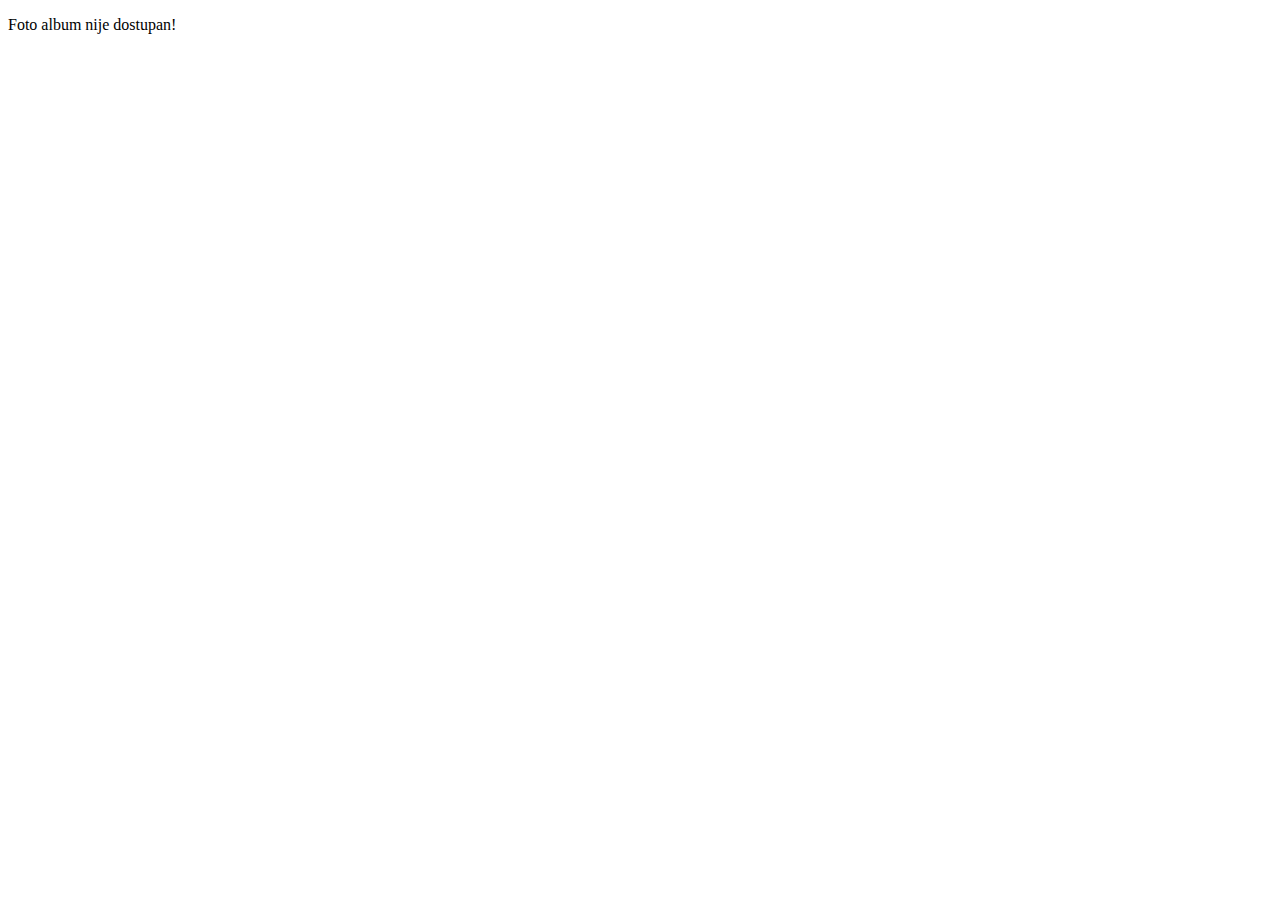
==== photoAlbum.html @ 23663920 "first commit" ====
<!DOCTYPE html>
<html lang="">
  <head>
    <meta charset="utf-8">
    <title></title>
  </head>
  <body>
    <header></header>
    <main><p>Foto album nije dostupan!</p></main>
    <footer></footer>
  </body>
</html>
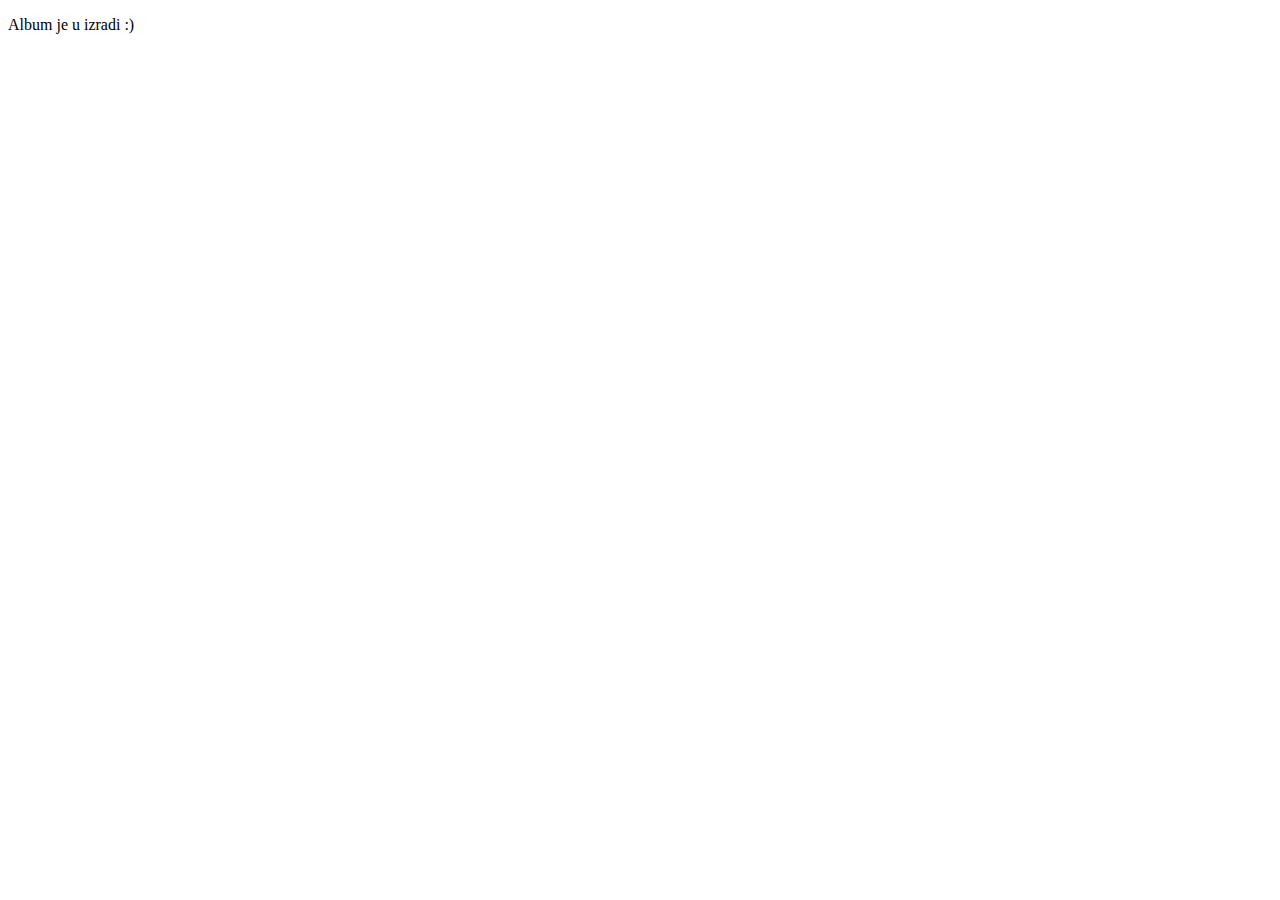
==== commit 7055c7b4: "slike" ====
--- a/photoAlbum.html
+++ b/photoAlbum.html
@@ -6,7 +6,7 @@
   </head>
   <body>
     <header></header>
-    <main><p>Foto album nije dostupan!</p></main>
+    <main><p>Album je u izradi :)</p></main>
     <footer></footer>
   </body>
 </html>
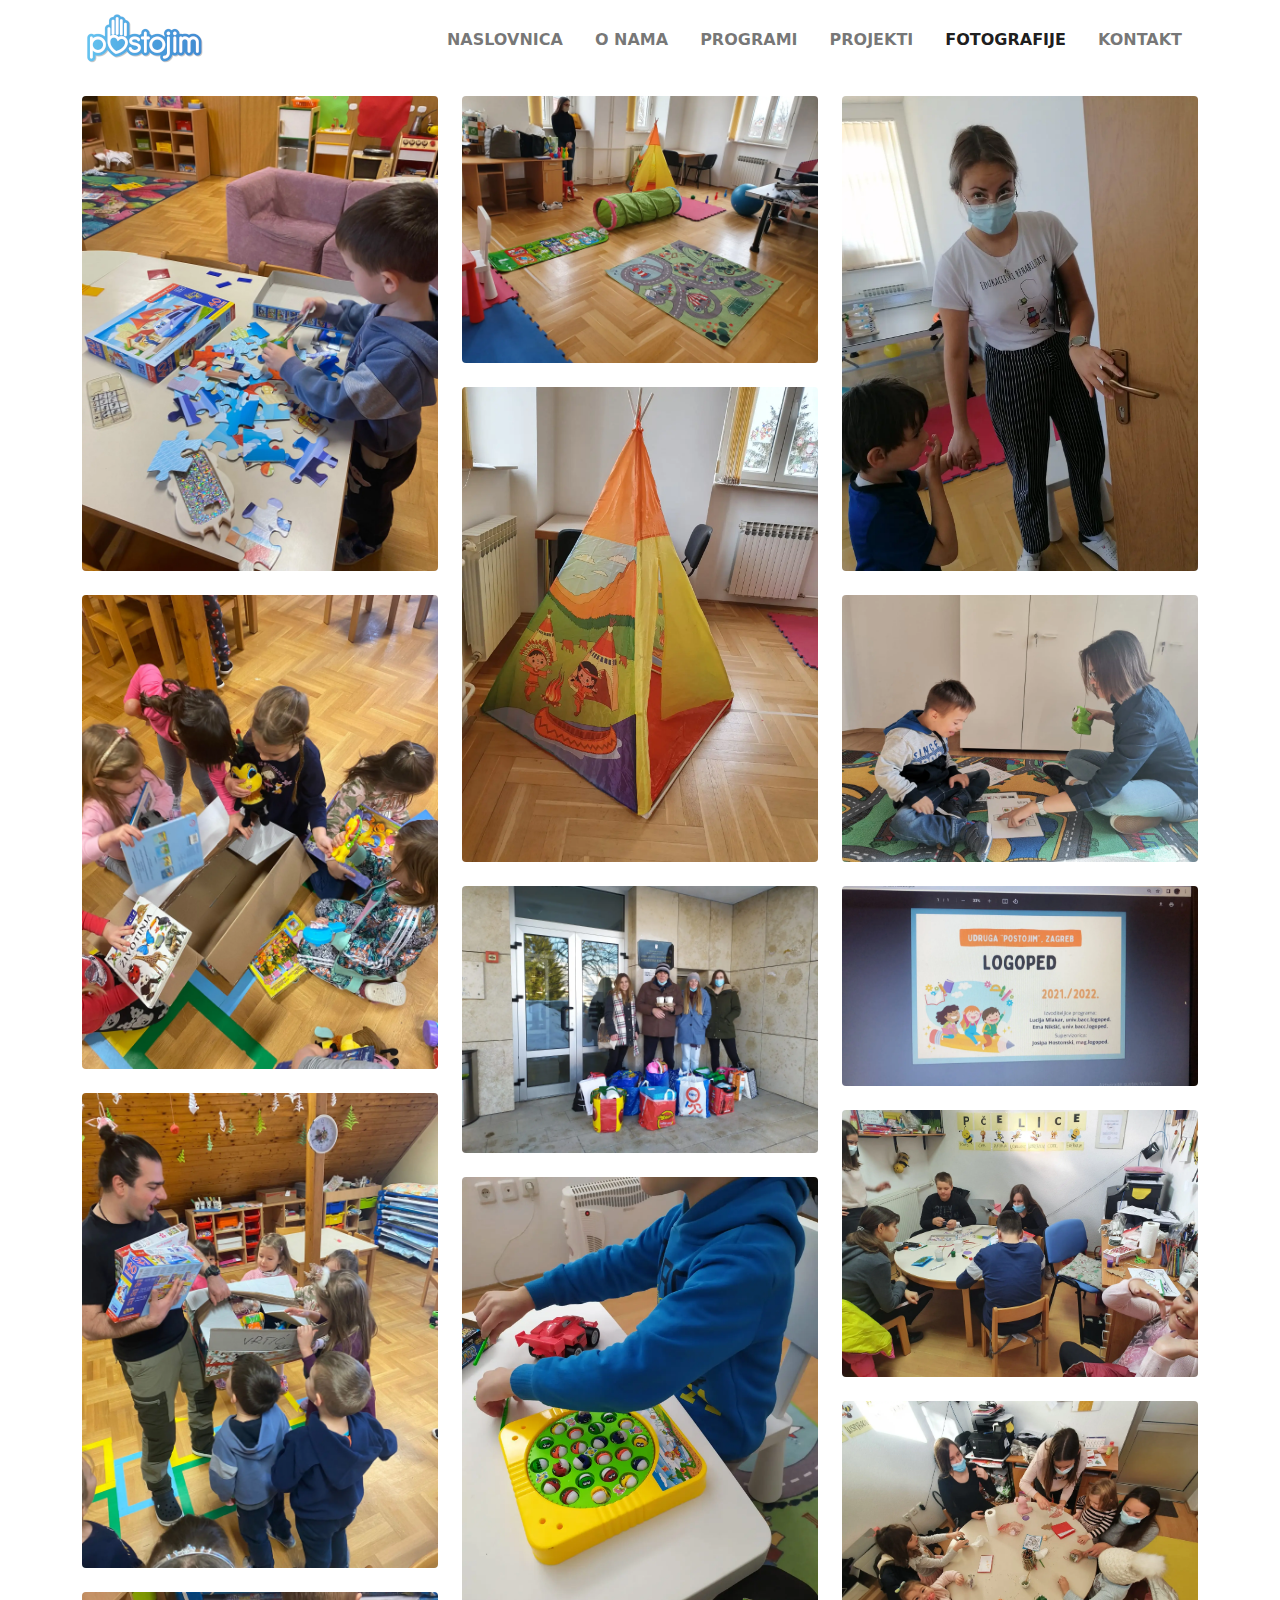
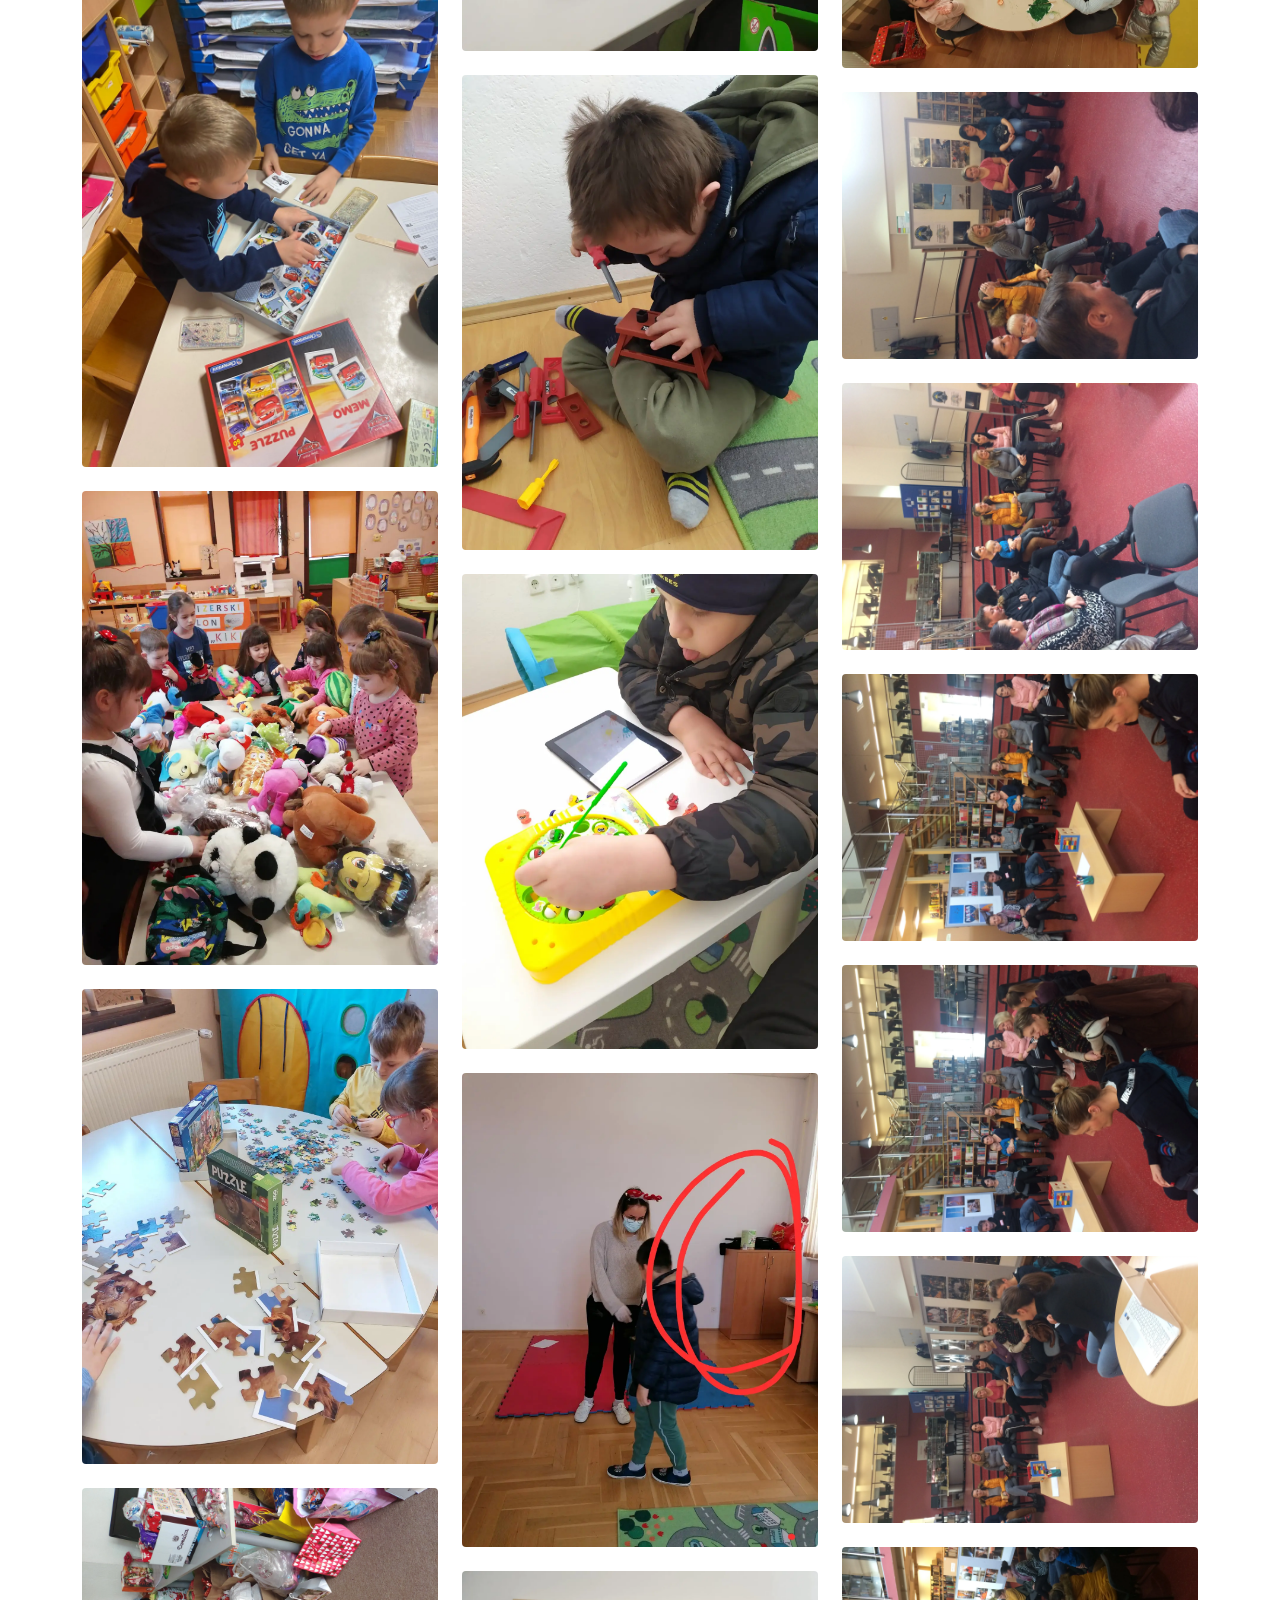
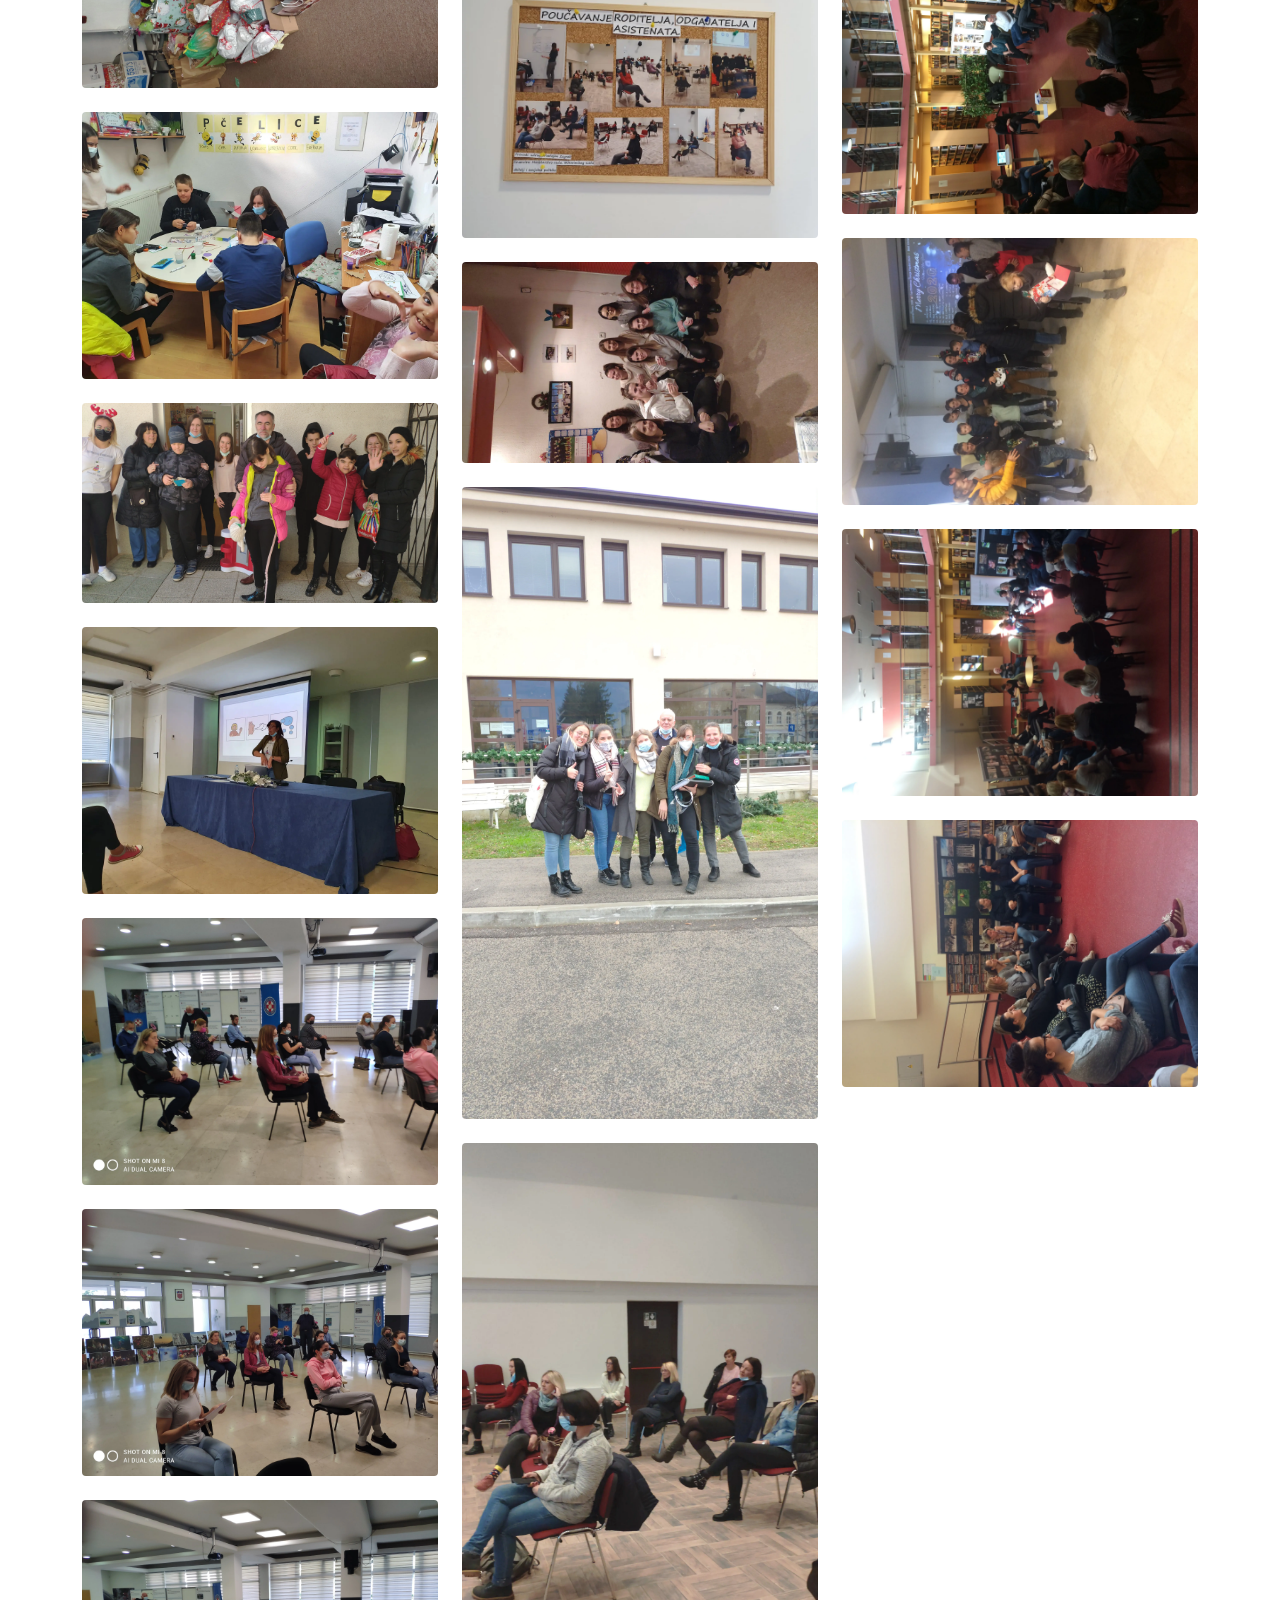
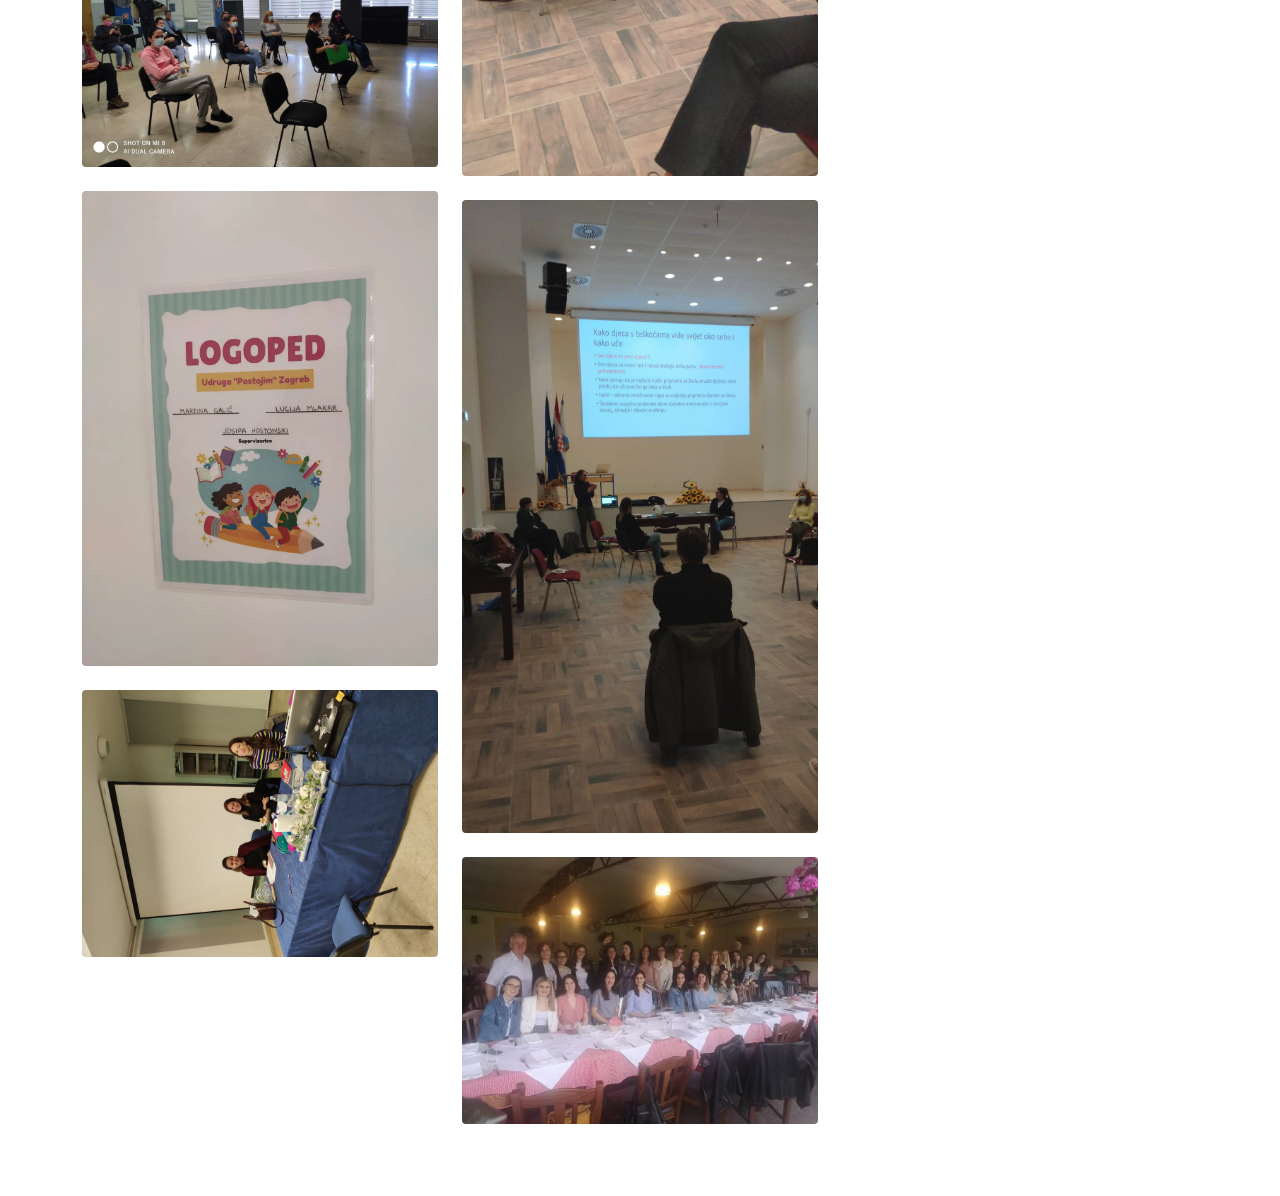
==== commit b09bb3af: "photo album" ====
--- a/photoAlbum.html
+++ b/photoAlbum.html
@@ -1,12 +1,117 @@
 <!DOCTYPE html>
 <html lang="">
-  <head>
-    <meta charset="utf-8">
-    <title></title>
-  </head>
-  <body>
-    <header></header>
-    <main><p>Album je u izradi :)</p></main>
-    <footer></footer>
-  </body>
-</html>
+
+<head>
+  <!--Meta-->
+  <meta charset="utf-8">
+  <meta name="viewport" content="width=device-width, initial-scale=1">
+  <meta name="theme-color" content="#ffffff">
+
+  <!--Title-->
+  <title>Udruga "Postojim"</title>
+
+  <!--Favicons-->
+  <link rel="shortcut icon" type="image/png" href="assets/images/favicons/favicon.png">
+  <link rel="apple-touch-icon" sizes="180x180" href="assets/images/favicons/favicon-32x32.png">
+  <link rel="icon" type="image/png" sizes="16x16" href="assets/images/favicons/apple-touch-icon.png">
+  <link rel="icon" type="image/png" sizes="32x32" href="assets/images/favicons/favicon-16x16.png">
+  <meta name="msapplication-TileImage" content="assets/images/favicons/mstile-150x150.png">
+
+  <!--Stylesheets-->
+  <link href="vendors/bootstrap/bootstrap.css" rel="stylesheet">
+
+  <!--Scripts-->
+  <script src="vendors/bootstrap/bootstrap.min.js"></script>
+  <script src="vendors/jquery/jquery.min.js"></script>
+</head>
+
+<body>
+  <header>
+    <nav class="navbar navbar-expand-lg navbar-light fixed-top bg-white px-3 px-md-5 py-2 fs-6">
+      <div class="container">
+        <a class="navbar-brand" href="index.html"><img class="me-3 d-inline-block" src="assets/images/gallery/logo.webp"
+            alt="Udruga Postojim Logo"></a>
+        <button class="navbar-toggler collapsed" type="button" data-bs-toggle="collapse"
+          data-bs-target="#navbarSupportedContent" aria-controls="navbarSupportedContent" aria-expanded="false"
+          aria-label="Toggle navigation"><span class="navbar-toggler-icon"></span></button>
+        <div class="collapse navbar-collapse" id="navbarSupportedContent">
+          <ul class="navbar-nav" style="margin-left:auto">
+            <li class="nav-item px-2"><a class="nav-link home-link fw-bold" href="index.html">NASLOVNICA</a>
+            </li>
+            <li class="nav-item px-2"><a class="nav-link aboutUs-link fw-bold" href="index.html#aboutUs">O NAMA</a>
+            </li>
+            <li class="nav-item px-2"><a class="nav-link programs-link fw-bold" href="index.html#programs">PROGRAMI</a>
+            </li>
+            <li class="nav-item px-2"><a class="nav-link projects-link fw-bold" href="index.html#projects">PROJEKTI</a>
+            </li>
+            <li class="nav-item px-2"><a class="nav-link active photo-link fw-bold" href="index.html#photo">FOTOGRAFIJE</a>
+            </li>
+            <li class="nav-item px-2"><a class="nav-link contact-link fw-bold" href="index.html#contact">KONTAKT</a>
+            </li>
+          </ul>
+        </div>
+      </div>
+    </nav>
+  </header>
+  <main>
+    <section id="album" class="py-5">
+    <div class="container pt-5">
+      <div class="row">
+        <div class="col-lg-4 col-md-12 mb-4 mb-lg-0">
+          <img src="assets/images/album/1645119322562.jpg.webp" class="w-100 rounded mb-4" alt="slika" />
+          <img src="assets/images/album/1645119322567.jpg.webp" class="w-100 rounded mb-4" alt="slika" />
+          <img src="assets/images/album/1645119322594.jpg.webp" class="w-100 rounded mb-4" alt="slika" />
+          <img src="assets/images/album/1645119322597.jpg.webp" class="w-100 rounded mb-4" alt="slika" />
+          <img src="assets/images/album/1645119322608.jpg.webp" class="w-100 rounded mb-4" alt="slika" />
+          <img src="assets/images/album/1645119322619.jpg.webp" class="w-100 rounded mb-4" alt="slika" />
+          <img src="assets/images/album/1645119322629.jpeg.webp" class="w-100 rounded mb-4" alt="slika" />
+          <img src="assets/images/album/1645119322640.jpg.webp" class="w-100 rounded mb-4" alt="slika" />
+          <img src="assets/images/album/1645119322650.jpeg.webp" class="w-100 rounded mb-4" alt="slika" />
+          <img src="assets/images/album/1645119322666.jpg.webp" class="w-100 rounded mb-4" alt="slika" />
+          <img src="assets/images/album/1645119322678.jpg.webp" class="w-100 rounded mb-4" alt="slika" />
+          <img src="assets/images/album/1645119322684.jpg.webp" class="w-100 rounded mb-4" alt="slika" />
+          <img src="assets/images/album/1645119322686.jpg.webp" class="w-100 rounded mb-4" alt="slika" />
+          <img src="assets/images/album/1645119322699.jpg.webp" class="w-100 rounded mb-4" alt="slika" />
+          <img src="assets/images/album/1645119322781.jpg.webp" class="w-100 rounded mb-4" alt="slika" />
+        </div>
+
+        <div class="col-lg-4 mb-4 mb-lg-0">
+          <img src="assets/images/album/1645119322711.jpg.webp" class="w-100 rounded mb-4" alt="slika" />
+          <img src="assets/images/album/1645119322716.jpg.webp" class="w-100 rounded mb-4" alt="slika" />
+          <img src="assets/images/album/1645119322719.jpg.webp" class="w-100 rounded mb-4" alt="slika" />
+          <img src="assets/images/album/1645119322724.jpg.webp" class="w-100 rounded mb-4" alt="slika" />
+          <img src="assets/images/album/1645119322726.jpg.webp" class="w-100 rounded mb-4" alt="slika" />
+          <img src="assets/images/album/1645119322731.jpg.webp" class="w-100 rounded mb-4" alt="slika" />
+          <img src="assets/images/album/1645119322739.jpg.webp" class="w-100 rounded mb-4" alt="slika" />
+          <img src="assets/images/album/1645119322742.jpg.webp" class="w-100 rounded mb-4" alt="slika" />
+          <img src="assets/images/album/1645119322747.jpeg.webp" class="w-100 rounded mb-4" alt="slika" />
+          <img src="assets/images/album/1645119322753.jpeg.webp" class="w-100 rounded mb-4" alt="slika" />
+          <img src="assets/images/album/1645119322760.jpeg.webp" class="w-100 rounded mb-4" alt="slika" />
+          <img src="assets/images/album/1645119322768.jpeg.webp" class="w-100 rounded mb-4" alt="slika" />
+          <img src="assets/images/album/1645119322788.jpg.webp" class="w-100 rounded mb-4" alt="slika" />
+        </div>
+
+        <div class="col-lg-4 mb-4 mb-lg-0">
+          <img src="assets/images/album/b17ca687-b50a-4146-9d66-b3bd7d6334b3.jpg.webp" class="w-100 rounded mb-4" alt="slika" />
+          <img src="assets/images/album/bd59b020-6c51-4dcf-b4ab-2e38e7540ed9.jpg.webp" class="w-100 rounded mb-4" alt="slika" />
+          <img src="assets/images/album/ee4e3f3f-ab2c-4470-8511-c6155045fe9a.jpg.webp" class="w-100 rounded mb-4" alt="slika" />
+          <img src="assets/images/album/f23e7abe-1710-4208-8676-407c8b600d91.jpg.webp" class="w-100 rounded mb-4" alt="slika" />
+          <img src="assets/images/album/IMG-20211218-WA0025.jpg.webp" class="w-100 rounded mb-4" alt="slika" />
+          <img src="assets/images/album/IMG_4089.JPG.webp" class="w-100 rounded mb-4" alt="slika" />
+          <img src="assets/images/album/IMG_4094.JPG.webp" class="w-100 rounded mb-4" alt="slika" />
+          <img src="assets/images/album/IMG_4098.JPG.webp" class="w-100 rounded mb-4" alt="slika" />
+          <img src="assets/images/album/IMG_4100.JPG.webp" class="w-100 rounded mb-4" alt="slika" />
+          <img src="assets/images/album/IMG_4101.JPG.webp" class="w-100 rounded mb-4" alt="slika" />
+          <img src="assets/images/album/IMG_4112.JPG.webp" class="w-100 rounded mb-4" alt="slika" />
+          <img src="assets/images/album/IMG_4123.JPG.webp" class="w-100 rounded mb-4" alt="slika" />
+          <img src="assets/images/album/IMG_4472.JPG.webp" class="w-100 rounded mb-4" alt="slika" />
+          <img src="assets/images/album/IMG_4475.JPG.webp" class="w-100 rounded mb-4" alt="slika" />
+        </div>
+      </div>
+    </div>
+    </section>
+  </main>
+  <footer></footer>
+</body>
+
+</html>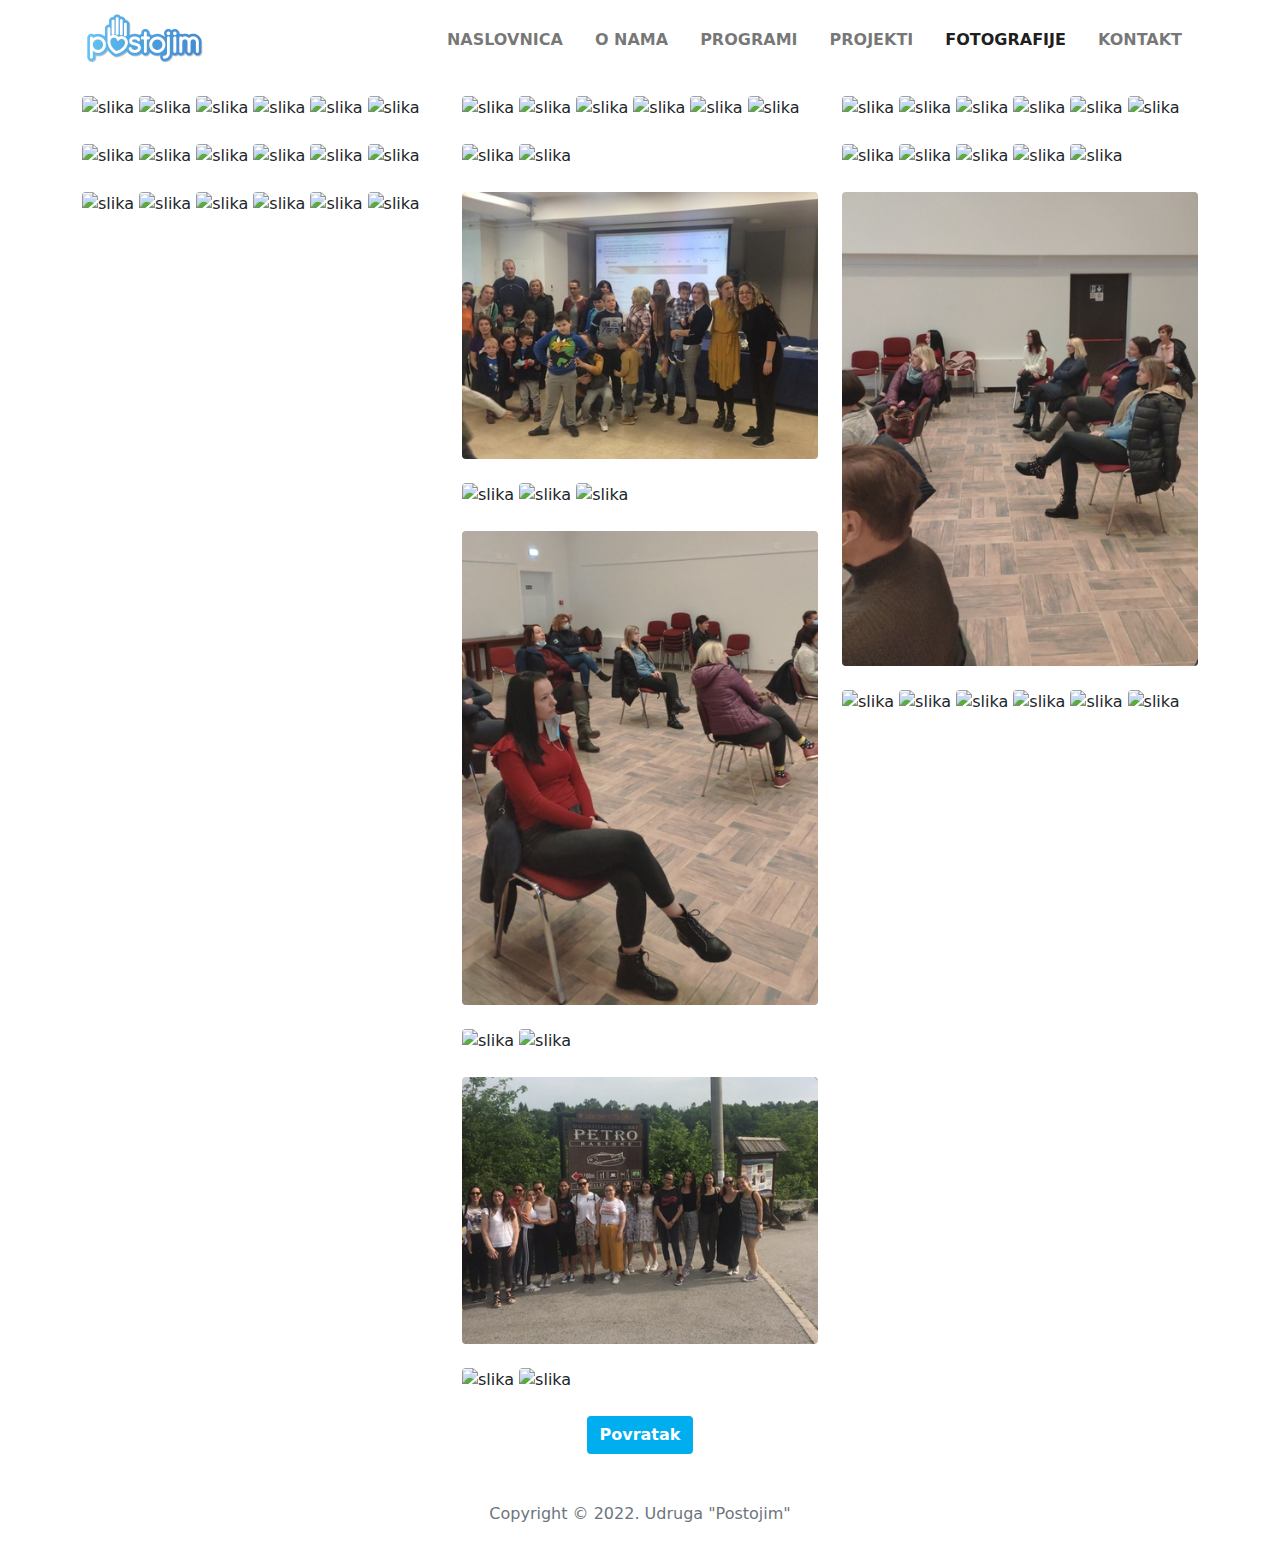
==== commit b1eb0190: "photo album order" ====
--- a/photoAlbum.html
+++ b/photoAlbum.html
@@ -19,17 +19,13 @@
 
   <!--Stylesheets-->
   <link href="vendors/bootstrap/bootstrap.css" rel="stylesheet">
-
-  <!--Scripts-->
-  <script src="vendors/bootstrap/bootstrap.min.js"></script>
-  <script src="vendors/jquery/jquery.min.js"></script>
 </head>
 
 <body>
   <header>
     <nav class="navbar navbar-expand-lg navbar-light fixed-top bg-white px-3 px-md-5 py-2 fs-6">
       <div class="container">
-        <a class="navbar-brand" href="index.html"><img class="me-3 d-inline-block" src="assets/images/gallery/logo.webp"
+        <a class="navbar-brand" href="index.html"><img class="me-3 d-inline-block" src="assets/images/gallery/logo.png"
             alt="Udruga Postojim Logo"></a>
         <button class="navbar-toggler collapsed" type="button" data-bs-toggle="collapse"
           data-bs-target="#navbarSupportedContent" aria-controls="navbarSupportedContent" aria-expanded="false"
@@ -44,7 +40,8 @@
             </li>
             <li class="nav-item px-2"><a class="nav-link projects-link fw-bold" href="index.html#projects">PROJEKTI</a>
             </li>
-            <li class="nav-item px-2"><a class="nav-link active photo-link fw-bold" href="index.html#photo">FOTOGRAFIJE</a>
+            <li class="nav-item px-2"><a class="nav-link active photo-link fw-bold"
+                href="index.html#photo">FOTOGRAFIJE</a>
             </li>
             <li class="nav-item px-2"><a class="nav-link contact-link fw-bold" href="index.html#contact">KONTAKT</a>
             </li>
@@ -55,63 +52,94 @@
   </header>
   <main>
     <section id="album" class="py-5">
-    <div class="container pt-5">
-      <div class="row">
-        <div class="col-lg-4 col-md-12 mb-4 mb-lg-0">
-          <img src="assets/images/album/1645119322562.jpg.webp" class="w-100 rounded mb-4" alt="slika" />
-          <img src="assets/images/album/1645119322567.jpg.webp" class="w-100 rounded mb-4" alt="slika" />
-          <img src="assets/images/album/1645119322594.jpg.webp" class="w-100 rounded mb-4" alt="slika" />
-          <img src="assets/images/album/1645119322597.jpg.webp" class="w-100 rounded mb-4" alt="slika" />
-          <img src="assets/images/album/1645119322608.jpg.webp" class="w-100 rounded mb-4" alt="slika" />
-          <img src="assets/images/album/1645119322619.jpg.webp" class="w-100 rounded mb-4" alt="slika" />
-          <img src="assets/images/album/1645119322629.jpeg.webp" class="w-100 rounded mb-4" alt="slika" />
-          <img src="assets/images/album/1645119322640.jpg.webp" class="w-100 rounded mb-4" alt="slika" />
-          <img src="assets/images/album/1645119322650.jpeg.webp" class="w-100 rounded mb-4" alt="slika" />
-          <img src="assets/images/album/1645119322666.jpg.webp" class="w-100 rounded mb-4" alt="slika" />
-          <img src="assets/images/album/1645119322678.jpg.webp" class="w-100 rounded mb-4" alt="slika" />
-          <img src="assets/images/album/1645119322684.jpg.webp" class="w-100 rounded mb-4" alt="slika" />
-          <img src="assets/images/album/1645119322686.jpg.webp" class="w-100 rounded mb-4" alt="slika" />
-          <img src="assets/images/album/1645119322699.jpg.webp" class="w-100 rounded mb-4" alt="slika" />
-          <img src="assets/images/album/1645119322781.jpg.webp" class="w-100 rounded mb-4" alt="slika" />
+      <div class="container pt-5 flex-center">
+        <div class="row">
+          <div class="col-lg-4 col-md-12 mb-4 mb-lg-0">
+            <img src="assets/images/album/resized-bd59b020-6c51-4dcf-b4ab-2e38e7540ed9.jpg" class="w-100 rounded mb-4"
+              alt="slika" />
+            <img src="assets/images/album/resized-1645119322619.jpg" class="w-100 rounded mb-4" alt="slika" />
+            <img src="assets/images/album/resized-1645119322724.jpg" class="w-100 rounded mb-4" alt="slika" />
+            <img src="assets/images/album/resized-1645119322726.jpg" class="w-100 rounded mb-4" alt="slika" />
+            <img src="assets/images/album/resized-1646766886455.jpg" class="w-100 rounded mb-4" alt="slika" />
+            <img src="assets/images/album/resized-1645119322576.jpg" class="w-100 rounded mb-4" alt="slika" />
+            <img src="assets/images/album/resized-1646767679703.jpg" class="w-100 rounded mb-4" alt="slika" />
+            <img src="assets/images/album/resized-1645119322742.jpg" class="w-100 rounded mb-4" alt="slika" />
+            <img src="assets/images/album/resized-1645119322673.jpg" class="w-100 rounded mb-4" alt="slika" />
+            <img src="assets/images/album/resized-1645119322684.jpg" class="w-100 rounded mb-4" alt="slika" />
+            <img src="assets/images/album/resized-IMG_4472.JPG" class="w-100 rounded mb-4" alt="slika" />
+            <img src="assets/images/album/resized-1645119322768.jpeg" class="w-100 rounded mb-4" alt="slika" />
+            <img src="assets/images/album/resized-1646331329114.jpg" class="w-100 rounded mb-4" alt="slika" />
+            <img src="assets/images/album/resized-IMG_4128.JPG" class="w-100 rounded mb-4" alt="slika" />
+
+            <img src="assets/images/album/resized-1646330812366.jpg" class="w-100 rounded mb-4" alt="slika" />
+            <img src="assets/images/album/resized-1646330812352.jpg" class="w-100 rounded mb-4" alt="slika" />
+            <img src="assets/images/album/resized-1646331329074.jpg" class="w-100 rounded mb-4" alt="slika" />
+            <img src="assets/images/album/resized-928f431a-c055-4720-b934-d88e3cb10173.jpg" class="w-100 rounded mb-4"
+              alt="slika" />
+          </div>
+
+          <div class="col-lg-4 mb-4 mb-lg-0">
+            <img src="assets/images/album/resized-1645119322640.jpg" class="w-100 rounded mb-4" alt="slika" />
+            <img src="assets/images/album/resized-naslovna.jpg" class="w-100 rounded mb-4" alt="slika" />
+            <img src="assets/images/album/resized-1645119322645.jpg" class="w-100 rounded mb-4" alt="slika" />
+            <img src="assets/images/album/resized-cf00cecc-8b8a-4ab0-82e1-6a03f8b58cf6.jpg" class="w-100 rounded mb-4"
+              alt="slika" />
+            <img src="assets/images/album/resized-1646767679711.jpg" class="w-100 rounded mb-4" alt="slika" />
+            <img src="assets/images/album/resized-1645119322580.jpg" class="w-100 rounded mb-4" alt="slika" />
+            <img src="assets/images/album/resized-1645119322587.jpg" class="w-100 rounded mb-4" alt="slika" />
+            <img src="assets/images/album/resized-1645119322650.jpeg" class="w-100 rounded mb-4" alt="slika" />
+            <img src="assets/images/album/resized-1646767679721.jpg" class="w-100 rounded mb-4" alt="slika" />
+            <img src="assets/images/album/resized-1645119322666.jpg" class="w-100 rounded mb-4" alt="slika" />
+            <img src="assets/images/album/resized-1645119322668.jpg" class="w-100 rounded mb-4" alt="slika" />
+            <img src="assets/images/album/resized-IMG_4475.JPG" class="w-100 rounded mb-4" alt="slika" />
+            <img src="assets/images/album/resized-1645119322776.jpeg" class="w-100 rounded mb-4" alt="slika" />
+            <img src="assets/images/album/resized-1646767679728.jpg" class="w-100 rounded mb-4" alt="slika" />
+            <img src="assets/images/album/resized-1646330812360.jpg" class="w-100 rounded mb-4" alt="slika" />
+            <img src="assets/images/album/resized-1646767679738.jpg" class="w-100 rounded mb-4" alt="slika" />
+            <img src="assets/images/album/resized-1646767679725.jpg" class="w-100 rounded mb-4" alt="slika" />
+            <img src="assets/images/album/resized-1645119322629.jpeg" class="w-100 rounded mb-4" alt="slika" />
+          </div>
+
+          <div class="col-lg-4 mb-4 mb-lg-0">
+            <img src="assets/images/album/resized-1645119322711.jpg" class="w-100 rounded mb-4" alt="slika" />
+            <img src="assets/images/album/resized-42308672-ac8f-4d9b-bdcc-a9f3c4b595b5.jpg" class="w-100 rounded mb-4"
+              alt="slika" />
+            <img src="assets/images/album/resized-1645119322562.jpg" class="w-100 rounded mb-4" alt="slika" />
+            <img src="assets/images/album/resized-1645119322729.jpg" class="w-100 rounded mb-4" alt="slika" />
+            <img src="assets/images/album/resized-b17ca687-b50a-4146-9d66-b3bd7d6334b3.jpg" class="w-100 rounded mb-4"
+              alt="slika" />
+            <img src="assets/images/album/resized-1645119322567.jpg" class="w-100 rounded mb-4" alt="slika" />
+            <img src="assets/images/album/resized-IMG_4123.JPG" class="w-100 rounded mb-4" alt="slika" />
+            <img src="assets/images/album/resized-1645119322744.jpeg" class="w-100 rounded mb-4" alt="slika" />
+            <img src="assets/images/album/resized-1645119322671.jpg" class="w-100 rounded mb-4" alt="slika" />
+            <img src="assets/images/album/resized-1645119322781.jpg" class="w-100 rounded mb-4" alt="slika" />
+            <img src="assets/images/album/resized-IMG_4100.JPG" class="w-100 rounded mb-4" alt="slika" />
+            <img src="assets/images/album/resized-1645119322763.jpeg" class="w-100 rounded mb-4" alt="slika" />
+            <img src="assets/images/album/resized-1645119322788.jpg" class="w-100 rounded mb-4" alt="slika" />
+            <img src="assets/images/album/resized-1645119322747.jpeg" class="w-100 rounded mb-4" alt="slika" />
+            <img src="assets/images/album/resized-1646331329092.jpg" class="w-100 rounded mb-4" alt="slika" />
+            <img src="assets/images/album/resized-1645119322719.jpg" class="w-100 rounded mb-4" alt="slika" />
+            <img src="assets/images/album/resized-1646331329077.jpg" class="w-100 rounded mb-4" alt="slika" />
+            <img src="assets/images/album/resized-1645119322713.jpg" class="w-100 rounded mb-4" alt="slika" />
+          </div>
         </div>
-
-        <div class="col-lg-4 mb-4 mb-lg-0">
-          <img src="assets/images/album/1645119322711.jpg.webp" class="w-100 rounded mb-4" alt="slika" />
-          <img src="assets/images/album/1645119322716.jpg.webp" class="w-100 rounded mb-4" alt="slika" />
-          <img src="assets/images/album/1645119322719.jpg.webp" class="w-100 rounded mb-4" alt="slika" />
-          <img src="assets/images/album/1645119322724.jpg.webp" class="w-100 rounded mb-4" alt="slika" />
-          <img src="assets/images/album/1645119322726.jpg.webp" class="w-100 rounded mb-4" alt="slika" />
-          <img src="assets/images/album/1645119322731.jpg.webp" class="w-100 rounded mb-4" alt="slika" />
-          <img src="assets/images/album/1645119322739.jpg.webp" class="w-100 rounded mb-4" alt="slika" />
-          <img src="assets/images/album/1645119322742.jpg.webp" class="w-100 rounded mb-4" alt="slika" />
-          <img src="assets/images/album/1645119322747.jpeg.webp" class="w-100 rounded mb-4" alt="slika" />
-          <img src="assets/images/album/1645119322753.jpeg.webp" class="w-100 rounded mb-4" alt="slika" />
-          <img src="assets/images/album/1645119322760.jpeg.webp" class="w-100 rounded mb-4" alt="slika" />
-          <img src="assets/images/album/1645119322768.jpeg.webp" class="w-100 rounded mb-4" alt="slika" />
-          <img src="assets/images/album/1645119322788.jpg.webp" class="w-100 rounded mb-4" alt="slika" />
-        </div>
-
-        <div class="col-lg-4 mb-4 mb-lg-0">
-          <img src="assets/images/album/b17ca687-b50a-4146-9d66-b3bd7d6334b3.jpg.webp" class="w-100 rounded mb-4" alt="slika" />
-          <img src="assets/images/album/bd59b020-6c51-4dcf-b4ab-2e38e7540ed9.jpg.webp" class="w-100 rounded mb-4" alt="slika" />
-          <img src="assets/images/album/ee4e3f3f-ab2c-4470-8511-c6155045fe9a.jpg.webp" class="w-100 rounded mb-4" alt="slika" />
-          <img src="assets/images/album/f23e7abe-1710-4208-8676-407c8b600d91.jpg.webp" class="w-100 rounded mb-4" alt="slika" />
-          <img src="assets/images/album/IMG-20211218-WA0025.jpg.webp" class="w-100 rounded mb-4" alt="slika" />
-          <img src="assets/images/album/IMG_4089.JPG.webp" class="w-100 rounded mb-4" alt="slika" />
-          <img src="assets/images/album/IMG_4094.JPG.webp" class="w-100 rounded mb-4" alt="slika" />
-          <img src="assets/images/album/IMG_4098.JPG.webp" class="w-100 rounded mb-4" alt="slika" />
-          <img src="assets/images/album/IMG_4100.JPG.webp" class="w-100 rounded mb-4" alt="slika" />
-          <img src="assets/images/album/IMG_4101.JPG.webp" class="w-100 rounded mb-4" alt="slika" />
-          <img src="assets/images/album/IMG_4112.JPG.webp" class="w-100 rounded mb-4" alt="slika" />
-          <img src="assets/images/album/IMG_4123.JPG.webp" class="w-100 rounded mb-4" alt="slika" />
-          <img src="assets/images/album/IMG_4472.JPG.webp" class="w-100 rounded mb-4" alt="slika" />
-          <img src="assets/images/album/IMG_4475.JPG.webp" class="w-100 rounded mb-4" alt="slika" />
+        <div class="text-center">
+          <a class="btn bg-primary text-white fw-bold" href="index.html#photo">Povratak</a>
         </div>
       </div>
-    </div>
     </section>
   </main>
-  <footer></footer>
+  <footer>
+    <section id="footer">
+      <div class="container">
+        <p class="mb-3 fw-medium fs-6 text-center text-secondary">Copyright © 2022. Udruga
+          "Postojim"</p>
+      </div>
+    </section>
+  </footer>
+
+  <!--Scripts-->
+  <script src="vendors/bootstrap/bootstrap.min.js"></script>
 </body>
 
 </html>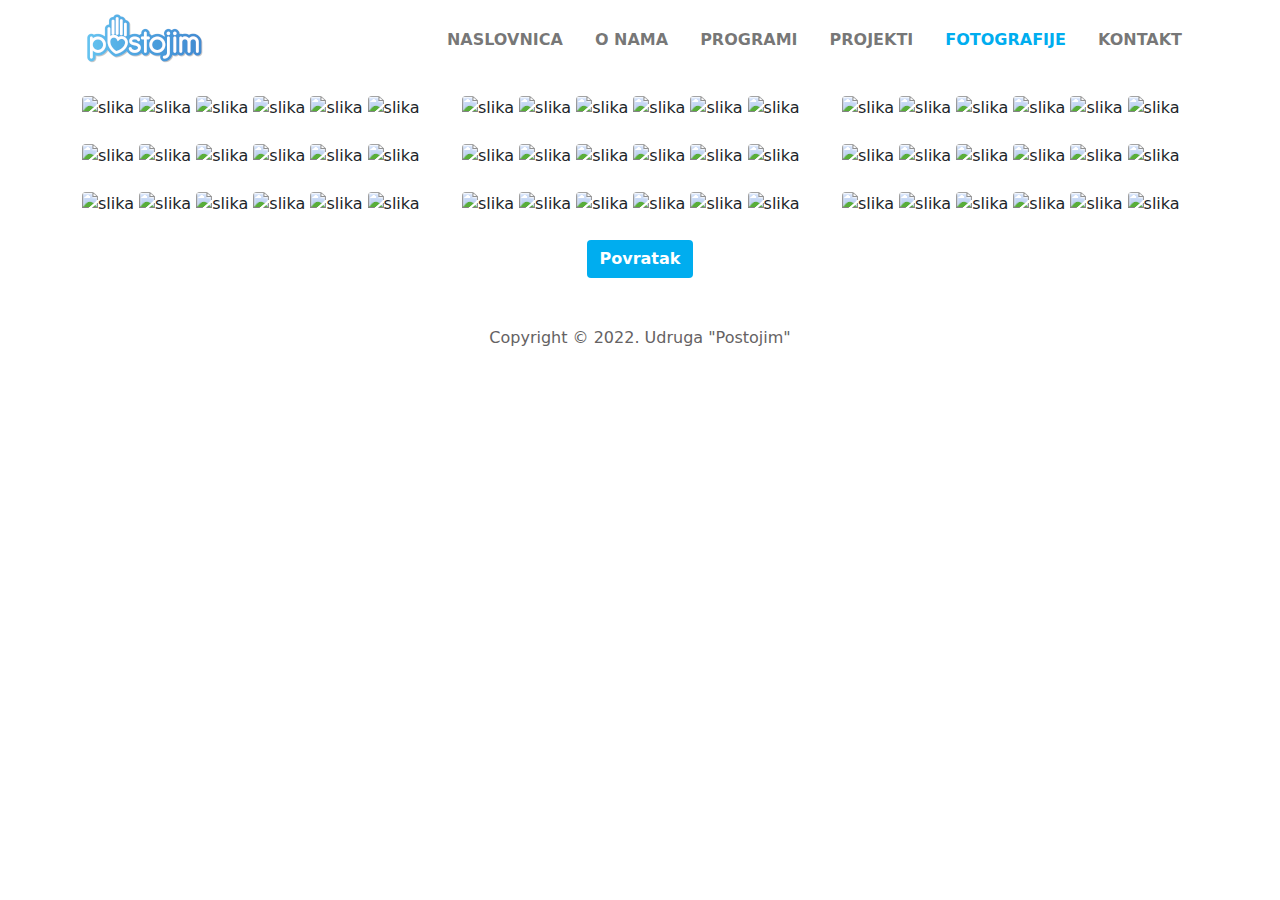
==== commit 244a4347: "Added programs and projects for 2022." ====
--- a/photoAlbum.html
+++ b/photoAlbum.html
@@ -1,145 +1,145 @@
-<!DOCTYPE html>
-<html lang="">
-
-<head>
-  <!--Meta-->
-  <meta charset="utf-8">
-  <meta name="viewport" content="width=device-width, initial-scale=1">
-  <meta name="theme-color" content="#ffffff">
-
-  <!--Title-->
-  <title>Udruga "Postojim"</title>
-
-  <!--Favicons-->
-  <link rel="shortcut icon" type="image/png" href="assets/images/favicons/favicon.png">
-  <link rel="apple-touch-icon" sizes="180x180" href="assets/images/favicons/favicon-32x32.png">
-  <link rel="icon" type="image/png" sizes="16x16" href="assets/images/favicons/apple-touch-icon.png">
-  <link rel="icon" type="image/png" sizes="32x32" href="assets/images/favicons/favicon-16x16.png">
-  <meta name="msapplication-TileImage" content="assets/images/favicons/mstile-150x150.png">
-
-  <!--Stylesheets-->
-  <link href="vendors/bootstrap/bootstrap.css" rel="stylesheet">
-</head>
-
-<body>
-  <header>
-    <nav class="navbar navbar-expand-lg navbar-light fixed-top bg-white px-3 px-md-5 py-2 fs-6">
-      <div class="container">
-        <a class="navbar-brand" href="index.html"><img class="me-3 d-inline-block" src="assets/images/gallery/logo.png"
-            alt="Udruga Postojim Logo"></a>
-        <button class="navbar-toggler collapsed" type="button" data-bs-toggle="collapse"
-          data-bs-target="#navbarSupportedContent" aria-controls="navbarSupportedContent" aria-expanded="false"
-          aria-label="Toggle navigation"><span class="navbar-toggler-icon"></span></button>
-        <div class="collapse navbar-collapse" id="navbarSupportedContent">
-          <ul class="navbar-nav" style="margin-left:auto">
-            <li class="nav-item px-2"><a class="nav-link home-link fw-bold" href="index.html">NASLOVNICA</a>
-            </li>
-            <li class="nav-item px-2"><a class="nav-link aboutUs-link fw-bold" href="index.html#aboutUs">O NAMA</a>
-            </li>
-            <li class="nav-item px-2"><a class="nav-link programs-link fw-bold" href="index.html#programs">PROGRAMI</a>
-            </li>
-            <li class="nav-item px-2"><a class="nav-link projects-link fw-bold" href="index.html#projects">PROJEKTI</a>
-            </li>
-            <li class="nav-item px-2"><a class="nav-link active photo-link fw-bold"
-                href="index.html#photo">FOTOGRAFIJE</a>
-            </li>
-            <li class="nav-item px-2"><a class="nav-link contact-link fw-bold" href="index.html#contact">KONTAKT</a>
-            </li>
-          </ul>
-        </div>
-      </div>
-    </nav>
-  </header>
-  <main>
-    <section id="album" class="py-5">
-      <div class="container pt-5 flex-center">
-        <div class="row">
-          <div class="col-lg-4 col-md-12 mb-4 mb-lg-0">
-            <img src="assets/images/album/resized-bd59b020-6c51-4dcf-b4ab-2e38e7540ed9.jpg" class="w-100 rounded mb-4"
-              alt="slika" />
-            <img src="assets/images/album/resized-1645119322619.jpg" class="w-100 rounded mb-4" alt="slika" />
-            <img src="assets/images/album/resized-1645119322724.jpg" class="w-100 rounded mb-4" alt="slika" />
-            <img src="assets/images/album/resized-1645119322726.jpg" class="w-100 rounded mb-4" alt="slika" />
-            <img src="assets/images/album/resized-1646766886455.jpg" class="w-100 rounded mb-4" alt="slika" />
-            <img src="assets/images/album/resized-1645119322576.jpg" class="w-100 rounded mb-4" alt="slika" />
-            <img src="assets/images/album/resized-1646767679703.jpg" class="w-100 rounded mb-4" alt="slika" />
-            <img src="assets/images/album/resized-1645119322742.jpg" class="w-100 rounded mb-4" alt="slika" />
-            <img src="assets/images/album/resized-1645119322673.jpg" class="w-100 rounded mb-4" alt="slika" />
-            <img src="assets/images/album/resized-1645119322684.jpg" class="w-100 rounded mb-4" alt="slika" />
-            <img src="assets/images/album/resized-IMG_4472.JPG" class="w-100 rounded mb-4" alt="slika" />
-            <img src="assets/images/album/resized-1645119322768.jpeg" class="w-100 rounded mb-4" alt="slika" />
-            <img src="assets/images/album/resized-1646331329114.jpg" class="w-100 rounded mb-4" alt="slika" />
-            <img src="assets/images/album/resized-IMG_4128.JPG" class="w-100 rounded mb-4" alt="slika" />
-
-            <img src="assets/images/album/resized-1646330812366.jpg" class="w-100 rounded mb-4" alt="slika" />
-            <img src="assets/images/album/resized-1646330812352.jpg" class="w-100 rounded mb-4" alt="slika" />
-            <img src="assets/images/album/resized-1646331329074.jpg" class="w-100 rounded mb-4" alt="slika" />
-            <img src="assets/images/album/resized-928f431a-c055-4720-b934-d88e3cb10173.jpg" class="w-100 rounded mb-4"
-              alt="slika" />
-          </div>
-
-          <div class="col-lg-4 mb-4 mb-lg-0">
-            <img src="assets/images/album/resized-1645119322640.jpg" class="w-100 rounded mb-4" alt="slika" />
-            <img src="assets/images/album/resized-naslovna.jpg" class="w-100 rounded mb-4" alt="slika" />
-            <img src="assets/images/album/resized-1645119322645.jpg" class="w-100 rounded mb-4" alt="slika" />
-            <img src="assets/images/album/resized-cf00cecc-8b8a-4ab0-82e1-6a03f8b58cf6.jpg" class="w-100 rounded mb-4"
-              alt="slika" />
-            <img src="assets/images/album/resized-1646767679711.jpg" class="w-100 rounded mb-4" alt="slika" />
-            <img src="assets/images/album/resized-1645119322580.jpg" class="w-100 rounded mb-4" alt="slika" />
-            <img src="assets/images/album/resized-1645119322587.jpg" class="w-100 rounded mb-4" alt="slika" />
-            <img src="assets/images/album/resized-1645119322650.jpeg" class="w-100 rounded mb-4" alt="slika" />
-            <img src="assets/images/album/resized-1646767679721.jpg" class="w-100 rounded mb-4" alt="slika" />
-            <img src="assets/images/album/resized-1645119322666.jpg" class="w-100 rounded mb-4" alt="slika" />
-            <img src="assets/images/album/resized-1645119322668.jpg" class="w-100 rounded mb-4" alt="slika" />
-            <img src="assets/images/album/resized-IMG_4475.JPG" class="w-100 rounded mb-4" alt="slika" />
-            <img src="assets/images/album/resized-1645119322776.jpeg" class="w-100 rounded mb-4" alt="slika" />
-            <img src="assets/images/album/resized-1646767679728.jpg" class="w-100 rounded mb-4" alt="slika" />
-            <img src="assets/images/album/resized-1646330812360.jpg" class="w-100 rounded mb-4" alt="slika" />
-            <img src="assets/images/album/resized-1646767679738.jpg" class="w-100 rounded mb-4" alt="slika" />
-            <img src="assets/images/album/resized-1646767679725.jpg" class="w-100 rounded mb-4" alt="slika" />
-            <img src="assets/images/album/resized-1645119322629.jpeg" class="w-100 rounded mb-4" alt="slika" />
-          </div>
-
-          <div class="col-lg-4 mb-4 mb-lg-0">
-            <img src="assets/images/album/resized-1645119322711.jpg" class="w-100 rounded mb-4" alt="slika" />
-            <img src="assets/images/album/resized-42308672-ac8f-4d9b-bdcc-a9f3c4b595b5.jpg" class="w-100 rounded mb-4"
-              alt="slika" />
-            <img src="assets/images/album/resized-1645119322562.jpg" class="w-100 rounded mb-4" alt="slika" />
-            <img src="assets/images/album/resized-1645119322729.jpg" class="w-100 rounded mb-4" alt="slika" />
-            <img src="assets/images/album/resized-b17ca687-b50a-4146-9d66-b3bd7d6334b3.jpg" class="w-100 rounded mb-4"
-              alt="slika" />
-            <img src="assets/images/album/resized-1645119322567.jpg" class="w-100 rounded mb-4" alt="slika" />
-            <img src="assets/images/album/resized-IMG_4123.JPG" class="w-100 rounded mb-4" alt="slika" />
-            <img src="assets/images/album/resized-1645119322744.jpeg" class="w-100 rounded mb-4" alt="slika" />
-            <img src="assets/images/album/resized-1645119322671.jpg" class="w-100 rounded mb-4" alt="slika" />
-            <img src="assets/images/album/resized-1645119322781.jpg" class="w-100 rounded mb-4" alt="slika" />
-            <img src="assets/images/album/resized-IMG_4100.JPG" class="w-100 rounded mb-4" alt="slika" />
-            <img src="assets/images/album/resized-1645119322763.jpeg" class="w-100 rounded mb-4" alt="slika" />
-            <img src="assets/images/album/resized-1645119322788.jpg" class="w-100 rounded mb-4" alt="slika" />
-            <img src="assets/images/album/resized-1645119322747.jpeg" class="w-100 rounded mb-4" alt="slika" />
-            <img src="assets/images/album/resized-1646331329092.jpg" class="w-100 rounded mb-4" alt="slika" />
-            <img src="assets/images/album/resized-1645119322719.jpg" class="w-100 rounded mb-4" alt="slika" />
-            <img src="assets/images/album/resized-1646331329077.jpg" class="w-100 rounded mb-4" alt="slika" />
-            <img src="assets/images/album/resized-1645119322713.jpg" class="w-100 rounded mb-4" alt="slika" />
-          </div>
-        </div>
-        <div class="text-center">
-          <a class="btn bg-primary text-white fw-bold" href="index.html#photo">Povratak</a>
-        </div>
-      </div>
-    </section>
-  </main>
-  <footer>
-    <section id="footer">
-      <div class="container">
-        <p class="mb-3 fw-medium fs-6 text-center text-secondary">Copyright © 2022. Udruga
-          "Postojim"</p>
-      </div>
-    </section>
-  </footer>
-
-  <!--Scripts-->
-  <script src="vendors/bootstrap/bootstrap.min.js"></script>
-</body>
-
+<!DOCTYPE html>
+<html lang="">
+
+<head>
+  <!--Meta-->
+  <meta charset="utf-8">
+  <meta name="viewport" content="width=device-width, initial-scale=1">
+  <meta name="theme-color" content="#ffffff">
+
+  <!--Title-->
+  <title>Udruga "Postojim"</title>
+
+  <!--Favicons-->
+  <link rel="shortcut icon" type="image/png" href="assets/images/favicons/favicon.png">
+  <link rel="apple-touch-icon" sizes="180x180" href="assets/images/favicons/favicon-32x32.png">
+  <link rel="icon" type="image/png" sizes="16x16" href="assets/images/favicons/apple-touch-icon.png">
+  <link rel="icon" type="image/png" sizes="32x32" href="assets/images/favicons/favicon-16x16.png">
+  <meta name="msapplication-TileImage" content="assets/images/favicons/mstile-150x150.png">
+
+  <!--Stylesheets-->
+  <link href="vendors/bootstrap/bootstrap.css" rel="stylesheet">
+</head>
+
+<body>
+  <header>
+    <nav class="navbar navbar-expand-lg navbar-light fixed-top bg-white px-3 px-md-5 py-2 fs-6">
+      <div class="container">
+        <a class="navbar-brand" href="index.html"><img class="me-3 d-inline-block" src="assets/images/gallery/logo.png"
+            alt="Udruga Postojim Logo"></a>
+        <button class="navbar-toggler collapsed" type="button" data-bs-toggle="collapse"
+          data-bs-target="#navbarSupportedContent" aria-controls="navbarSupportedContent" aria-expanded="false"
+          aria-label="Toggle navigation"><span class="navbar-toggler-icon"></span></button>
+        <div class="collapse navbar-collapse" id="navbarSupportedContent">
+          <ul class="navbar-nav" style="margin-left:auto">
+            <li class="nav-item px-2"><a class="nav-link home-link fw-bold" href="index.html">NASLOVNICA</a>
+            </li>
+            <li class="nav-item px-2"><a class="nav-link aboutUs-link fw-bold" href="index.html#aboutUs">O NAMA</a>
+            </li>
+            <li class="nav-item px-2"><a class="nav-link programs-link fw-bold" href="index.html#programs">PROGRAMI</a>
+            </li>
+            <li class="nav-item px-2"><a class="nav-link projects-link fw-bold" href="index.html#projects">PROJEKTI</a>
+            </li>
+            <li class="nav-item px-2"><a class="nav-link active photo-link fw-bold"
+                href="index.html#photo">FOTOGRAFIJE</a>
+            </li>
+            <li class="nav-item px-2"><a class="nav-link contact-link fw-bold" href="index.html#contact">KONTAKT</a>
+            </li>
+          </ul>
+        </div>
+      </div>
+    </nav>
+  </header>
+  <main>
+    <section id="album" class="py-5">
+      <div class="container pt-5 flex-center">
+        <div class="row">
+          <div class="col-lg-4 col-md-12 mb-4 mb-lg-0">
+            <img src="assets/images/album/resized-bd59b020-6c51-4dcf-b4ab-2e38e7540ed9.jpg.webp" class="w-100 rounded mb-4"
+              alt="slika" />
+            <img src="assets/images/album/resized-1645119322619.jpg.webp" class="w-100 rounded mb-4" alt="slika" />
+            <img src="assets/images/album/resized-1645119322724.jpg.webp" class="w-100 rounded mb-4" alt="slika" />
+            <img src="assets/images/album/resized-1645119322726.jpg.webp" class="w-100 rounded mb-4" alt="slika" />
+            <img src="assets/images/album/resized-1646766886455.jpg.webp" class="w-100 rounded mb-4" alt="slika" />
+            <img src="assets/images/album/resized-1645119322576.jpg.webp" class="w-100 rounded mb-4" alt="slika" />
+            <img src="assets/images/album/resized-1646767679703.jpg.webp" class="w-100 rounded mb-4" alt="slika" />
+            <img src="assets/images/album/resized-1645119322742.jpg.webp" class="w-100 rounded mb-4" alt="slika" />
+            <img src="assets/images/album/resized-1645119322673.jpg.webp" class="w-100 rounded mb-4" alt="slika" />
+            <img src="assets/images/album/resized-1645119322684.jpg.webp" class="w-100 rounded mb-4" alt="slika" />
+            <img src="assets/images/album/resized-IMG_4472.JPG.webp" class="w-100 rounded mb-4" alt="slika" />
+            <img src="assets/images/album/resized-1645119322768.jpeg.webp" class="w-100 rounded mb-4" alt="slika" />
+            <img src="assets/images/album/resized-1646331329114.jpg.webp" class="w-100 rounded mb-4" alt="slika" />
+            <img src="assets/images/album/resized-IMG_4128.JPG.webp" class="w-100 rounded mb-4" alt="slika" />
+
+            <img src="assets/images/album/resized-1646330812366.jpg.webp" class="w-100 rounded mb-4" alt="slika" />
+            <img src="assets/images/album/resized-1646330812352.jpg.webp" class="w-100 rounded mb-4" alt="slika" />
+            <img src="assets/images/album/resized-1646331329074.jpg.webp" class="w-100 rounded mb-4" alt="slika" />
+            <img src="assets/images/album/resized-928f431a-c055-4720-b934-d88e3cb10173.jpg.webp" class="w-100 rounded mb-4"
+              alt="slika" />
+          </div>
+
+          <div class="col-lg-4 mb-4 mb-lg-0">
+            <img src="assets/images/album/resized-1645119322640.jpg.webp" class="w-100 rounded mb-4" alt="slika" />
+            <img src="assets/images/album/resized-naslovna.jpg.webp" class="w-100 rounded mb-4" alt="slika" />
+            <img src="assets/images/album/resized-1645119322645.jpg.webp" class="w-100 rounded mb-4" alt="slika" />
+            <img src="assets/images/album/resized-cf00cecc-8b8a-4ab0-82e1-6a03f8b58cf6.jpg.webp" class="w-100 rounded mb-4"
+              alt="slika" />
+            <img src="assets/images/album/resized-1646767679711.jpg.webp" class="w-100 rounded mb-4" alt="slika" />
+            <img src="assets/images/album/resized-1645119322580.jpg.webp" class="w-100 rounded mb-4" alt="slika" />
+            <img src="assets/images/album/resized-1645119322587.jpg.webp" class="w-100 rounded mb-4" alt="slika" />
+            <img src="assets/images/album/resized-1645119322650.jpeg.webp" class="w-100 rounded mb-4" alt="slika" />
+            <img src="assets/images/album/resized-1646767679721.jpg.webp" class="w-100 rounded mb-4" alt="slika" />
+            <img src="assets/images/album/resized-1645119322666.jpg.webp" class="w-100 rounded mb-4" alt="slika" />
+            <img src="assets/images/album/resized-1645119322668.jpg.webp" class="w-100 rounded mb-4" alt="slika" />
+            <img src="assets/images/album/resized-IMG_4475.JPG.webp" class="w-100 rounded mb-4" alt="slika" />
+            <img src="assets/images/album/resized-1645119322776.jpeg.webp" class="w-100 rounded mb-4" alt="slika" />
+            <img src="assets/images/album/resized-1646767679728.jpg.webp" class="w-100 rounded mb-4" alt="slika" />
+            <img src="assets/images/album/resized-1646330812360.jpg.webp" class="w-100 rounded mb-4" alt="slika" />
+            <img src="assets/images/album/resized-1646767679738.jpg.webp" class="w-100 rounded mb-4" alt="slika" />
+            <img src="assets/images/album/resized-1646767679725.jpg.webp" class="w-100 rounded mb-4" alt="slika" />
+            <img src="assets/images/album/resized-1645119322629.jpeg.webp" class="w-100 rounded mb-4" alt="slika" />
+          </div>
+
+          <div class="col-lg-4 mb-4 mb-lg-0">
+            <img src="assets/images/album/resized-1645119322711.jpg.webp" class="w-100 rounded mb-4" alt="slika" />
+            <img src="assets/images/album/resized-42308672-ac8f-4d9b-bdcc-a9f3c4b595b5.jpg.webp" class="w-100 rounded mb-4"
+              alt="slika" />
+            <img src="assets/images/album/resized-1645119322562.jpg.webp" class="w-100 rounded mb-4" alt="slika" />
+            <img src="assets/images/album/resized-1645119322729.jpg.webp" class="w-100 rounded mb-4" alt="slika" />
+            <img src="assets/images/album/resized-b17ca687-b50a-4146-9d66-b3bd7d6334b3.jpg.webp" class="w-100 rounded mb-4"
+              alt="slika" />
+            <img src="assets/images/album/resized-1645119322567.jpg.webp" class="w-100 rounded mb-4" alt="slika" />
+            <img src="assets/images/album/resized-IMG_4123.JPG.webp" class="w-100 rounded mb-4" alt="slika" />
+            <img src="assets/images/album/resized-1645119322744.jpeg.webp" class="w-100 rounded mb-4" alt="slika" />
+            <img src="assets/images/album/resized-1645119322671.jpg.webp" class="w-100 rounded mb-4" alt="slika" />
+            <img src="assets/images/album/resized-1645119322781.jpg.webp" class="w-100 rounded mb-4" alt="slika" />
+            <img src="assets/images/album/resized-IMG_4100.JPG.webp" class="w-100 rounded mb-4" alt="slika" />
+            <img src="assets/images/album/resized-1645119322763.jpeg.webp" class="w-100 rounded mb-4" alt="slika" />
+            <img src="assets/images/album/resized-1645119322788.jpg.webp" class="w-100 rounded mb-4" alt="slika" />
+            <img src="assets/images/album/resized-1645119322747.jpeg.webp" class="w-100 rounded mb-4" alt="slika" />
+            <img src="assets/images/album/resized-1646331329092.jpg.webp" class="w-100 rounded mb-4" alt="slika" />
+            <img src="assets/images/album/resized-1645119322719.jpg.webp" class="w-100 rounded mb-4" alt="slika" />
+            <img src="assets/images/album/resized-1646331329077.jpg.webp" class="w-100 rounded mb-4" alt="slika" />
+            <img src="assets/images/album/resized-1645119322713.jpg.webp" class="w-100 rounded mb-4" alt="slika" />
+          </div>
+        </div>
+        <div class="text-center">
+          <a class="btn bg-primary text-white fw-bold" href="index.html#photo">Povratak</a>
+        </div>
+      </div>
+    </section>
+  </main>
+  <footer>
+    <section id="footer">
+      <div class="container">
+        <p class="mb-3 fw-medium fs-6 text-center text-secondary">Copyright © 2022. Udruga
+          "Postojim"</p>
+      </div>
+    </section>
+  </footer>
+
+  <!--Scripts-->
+  <script src="vendors/bootstrap/bootstrap.min.js"></script>
+</body>
+
 </html>